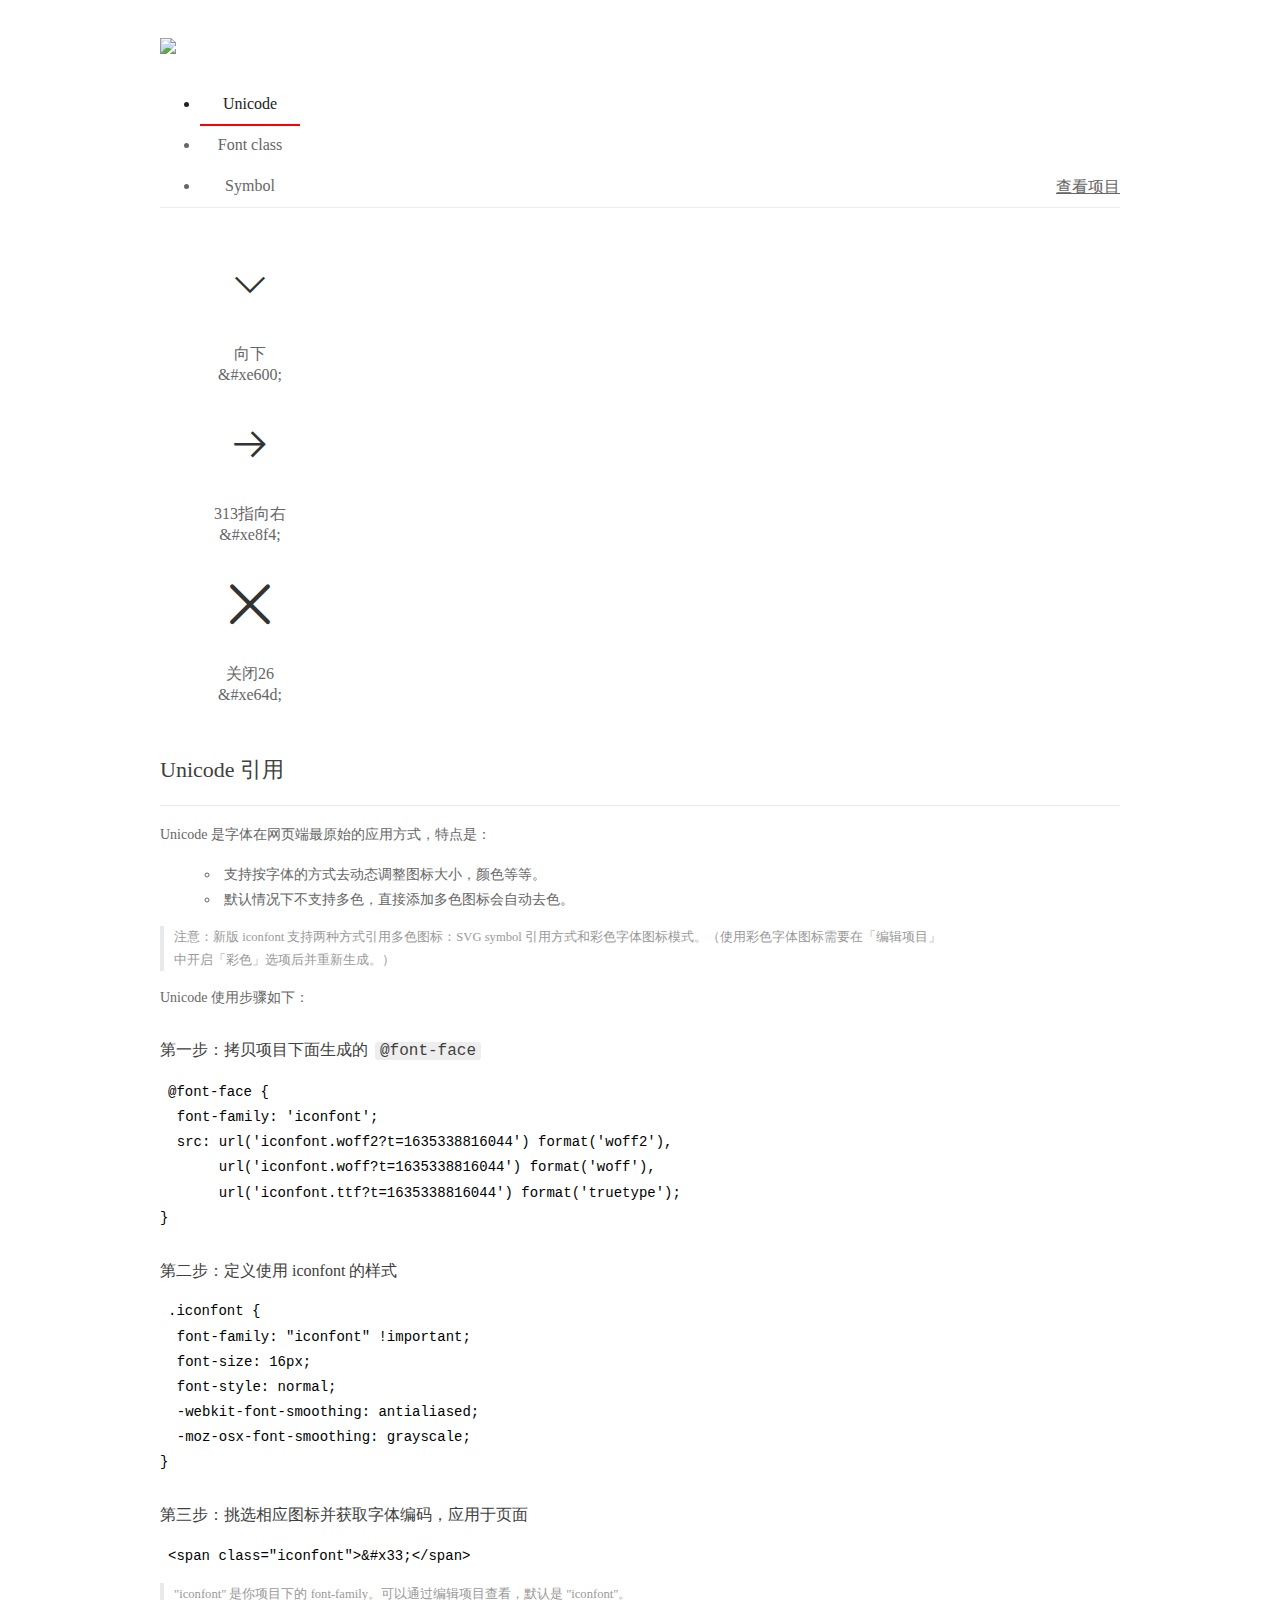
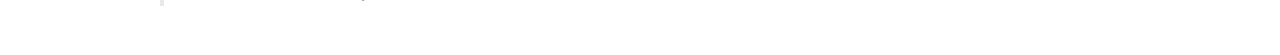
==== font/demo_index.html @ aace5168 "'字体小图标'" ====
<!DOCTYPE html>
<html>
<head>
  <meta charset="utf-8"/>
  <title>iconfont Demo</title>
  <link rel="shortcut icon" href="//img.alicdn.com/imgextra/i2/O1CN01ZyAlrn1MwaMhqz36G_!!6000000001499-73-tps-64-64.ico" type="image/x-icon"/>
  <link rel="icon" type="image/svg+xml" href="//img.alicdn.com/imgextra/i4/O1CN01EYTRnJ297D6vehehJ_!!6000000008020-55-tps-64-64.svg"/>
  <link rel="stylesheet" href="https://g.alicdn.com/thx/cube/1.3.2/cube.min.css">
  <link rel="stylesheet" href="demo.css">
  <link rel="stylesheet" href="iconfont.css">
  <script src="iconfont.js"></script>
  <!-- jQuery -->
  <script src="https://a1.alicdn.com/oss/uploads/2018/12/26/7bfddb60-08e8-11e9-9b04-53e73bb6408b.js"></script>
  <!-- 代码高亮 -->
  <script src="https://a1.alicdn.com/oss/uploads/2018/12/26/a3f714d0-08e6-11e9-8a15-ebf944d7534c.js"></script>
  <style>
    .main .logo {
      margin-top: 0;
      height: auto;
    }

    .main .logo a {
      display: flex;
      align-items: center;
    }

    .main .logo .sub-title {
      margin-left: 0.5em;
      font-size: 22px;
      color: #fff;
      background: linear-gradient(-45deg, #3967FF, #B500FE);
      -webkit-background-clip: text;
      -webkit-text-fill-color: transparent;
    }
  </style>
</head>
<body>
  <div class="main">
    <h1 class="logo"><a href="https://www.iconfont.cn/" title="iconfont 首页" target="_blank">
      <img width="200" src="https://img.alicdn.com/imgextra/i3/O1CN01Mn65HV1FfSEzR6DKv_!!6000000000514-55-tps-228-59.svg">
      
    </a></h1>
    <div class="nav-tabs">
      <ul id="tabs" class="dib-box">
        <li class="dib active"><span>Unicode</span></li>
        <li class="dib"><span>Font class</span></li>
        <li class="dib"><span>Symbol</span></li>
      </ul>
      
      <a href="https://www.iconfont.cn/manage/index?manage_type=myprojects&projectId=2897755" target="_blank" class="nav-more">查看项目</a>
      
    </div>
    <div class="tab-container">
      <div class="content unicode" style="display: block;">
          <ul class="icon_lists dib-box">
          
            <li class="dib">
              <span class="icon iconfont">&#xe600;</span>
                <div class="name">向下</div>
                <div class="code-name">&amp;#xe600;</div>
              </li>
          
            <li class="dib">
              <span class="icon iconfont">&#xe8f4;</span>
                <div class="name">313指向右</div>
                <div class="code-name">&amp;#xe8f4;</div>
              </li>
          
            <li class="dib">
              <span class="icon iconfont">&#xe64d;</span>
                <div class="name">关闭26</div>
                <div class="code-name">&amp;#xe64d;</div>
              </li>
          
          </ul>
          <div class="article markdown">
          <h2 id="unicode-">Unicode 引用</h2>
          <hr>

          <p>Unicode 是字体在网页端最原始的应用方式，特点是：</p>
          <ul>
            <li>支持按字体的方式去动态调整图标大小，颜色等等。</li>
            <li>默认情况下不支持多色，直接添加多色图标会自动去色。</li>
          </ul>
          <blockquote>
            <p>注意：新版 iconfont 支持两种方式引用多色图标：SVG symbol 引用方式和彩色字体图标模式。（使用彩色字体图标需要在「编辑项目」中开启「彩色」选项后并重新生成。）</p>
          </blockquote>
          <p>Unicode 使用步骤如下：</p>
          <h3 id="-font-face">第一步：拷贝项目下面生成的 <code>@font-face</code></h3>
<pre><code class="language-css"
>@font-face {
  font-family: 'iconfont';
  src: url('iconfont.woff2?t=1635338816044') format('woff2'),
       url('iconfont.woff?t=1635338816044') format('woff'),
       url('iconfont.ttf?t=1635338816044') format('truetype');
}
</code></pre>
          <h3 id="-iconfont-">第二步：定义使用 iconfont 的样式</h3>
<pre><code class="language-css"
>.iconfont {
  font-family: "iconfont" !important;
  font-size: 16px;
  font-style: normal;
  -webkit-font-smoothing: antialiased;
  -moz-osx-font-smoothing: grayscale;
}
</code></pre>
          <h3 id="-">第三步：挑选相应图标并获取字体编码，应用于页面</h3>
<pre>
<code class="language-html"
>&lt;span class="iconfont"&gt;&amp;#x33;&lt;/span&gt;
</code></pre>
          <blockquote>
            <p>"iconfont" 是你项目下的 font-family。可以通过编辑项目查看，默认是 "iconfont"。</p>
          </blockquote>
          </div>
      </div>
      <div class="content font-class">
        <ul class="icon_lists dib-box">
          
          <li class="dib">
            <span class="icon iconfont icon-xiangxia"></span>
            <div class="name">
              向下
            </div>
            <div class="code-name">.icon-xiangxia
            </div>
          </li>
          
          <li class="dib">
            <span class="icon iconfont icon-zhixiangyou"></span>
            <div class="name">
              313指向右
            </div>
            <div class="code-name">.icon-zhixiangyou
            </div>
          </li>
          
          <li class="dib">
            <span class="icon iconfont icon-guanbi"></span>
            <div class="name">
              关闭26
            </div>
            <div class="code-name">.icon-guanbi
            </div>
          </li>
          
        </ul>
        <div class="article markdown">
        <h2 id="font-class-">font-class 引用</h2>
        <hr>

        <p>font-class 是 Unicode 使用方式的一种变种，主要是解决 Unicode 书写不直观，语意不明确的问题。</p>
        <p>与 Unicode 使用方式相比，具有如下特点：</p>
        <ul>
          <li>相比于 Unicode 语意明确，书写更直观。可以很容易分辨这个 icon 是什么。</li>
          <li>因为使用 class 来定义图标，所以当要替换图标时，只需要修改 class 里面的 Unicode 引用。</li>
        </ul>
        <p>使用步骤如下：</p>
        <h3 id="-fontclass-">第一步：引入项目下面生成的 fontclass 代码：</h3>
<pre><code class="language-html">&lt;link rel="stylesheet" href="./iconfont.css"&gt;
</code></pre>
        <h3 id="-">第二步：挑选相应图标并获取类名，应用于页面：</h3>
<pre><code class="language-html">&lt;span class="iconfont icon-xxx"&gt;&lt;/span&gt;
</code></pre>
        <blockquote>
          <p>"
            iconfont" 是你项目下的 font-family。可以通过编辑项目查看，默认是 "iconfont"。</p>
        </blockquote>
      </div>
      </div>
      <div class="content symbol">
          <ul class="icon_lists dib-box">
          
            <li class="dib">
                <svg class="icon svg-icon" aria-hidden="true">
                  <use xlink:href="#icon-xiangxia"></use>
                </svg>
                <div class="name">向下</div>
                <div class="code-name">#icon-xiangxia</div>
            </li>
          
            <li class="dib">
                <svg class="icon svg-icon" aria-hidden="true">
                  <use xlink:href="#icon-zhixiangyou"></use>
                </svg>
                <div class="name">313指向右</div>
                <div class="code-name">#icon-zhixiangyou</div>
            </li>
          
            <li class="dib">
                <svg class="icon svg-icon" aria-hidden="true">
                  <use xlink:href="#icon-guanbi"></use>
                </svg>
                <div class="name">关闭26</div>
                <div class="code-name">#icon-guanbi</div>
            </li>
          
          </ul>
          <div class="article markdown">
          <h2 id="symbol-">Symbol 引用</h2>
          <hr>

          <p>这是一种全新的使用方式，应该说这才是未来的主流，也是平台目前推荐的用法。相关介绍可以参考这篇<a href="">文章</a>
            这种用法其实是做了一个 SVG 的集合，与另外两种相比具有如下特点：</p>
          <ul>
            <li>支持多色图标了，不再受单色限制。</li>
            <li>通过一些技巧，支持像字体那样，通过 <code>font-size</code>, <code>color</code> 来调整样式。</li>
            <li>兼容性较差，支持 IE9+，及现代浏览器。</li>
            <li>浏览器渲染 SVG 的性能一般，还不如 png。</li>
          </ul>
          <p>使用步骤如下：</p>
          <h3 id="-symbol-">第一步：引入项目下面生成的 symbol 代码：</h3>
<pre><code class="language-html">&lt;script src="./iconfont.js"&gt;&lt;/script&gt;
</code></pre>
          <h3 id="-css-">第二步：加入通用 CSS 代码（引入一次就行）：</h3>
<pre><code class="language-html">&lt;style&gt;
.icon {
  width: 1em;
  height: 1em;
  vertical-align: -0.15em;
  fill: currentColor;
  overflow: hidden;
}
&lt;/style&gt;
</code></pre>
          <h3 id="-">第三步：挑选相应图标并获取类名，应用于页面：</h3>
<pre><code class="language-html">&lt;svg class="icon" aria-hidden="true"&gt;
  &lt;use xlink:href="#icon-xxx"&gt;&lt;/use&gt;
&lt;/svg&gt;
</code></pre>
          </div>
      </div>

    </div>
  </div>
  <script>
  $(document).ready(function () {
      $('.tab-container .content:first').show()

      $('#tabs li').click(function (e) {
        var tabContent = $('.tab-container .content')
        var index = $(this).index()

        if ($(this).hasClass('active')) {
          return
        } else {
          $('#tabs li').removeClass('active')
          $(this).addClass('active')

          tabContent.hide().eq(index).fadeIn()
        }
      })
    })
  </script>
</body>
</html>
---- font/demo.css ----
/* Logo 字体 */
@font-face {
  font-family: "iconfont logo";
  src: url('https://at.alicdn.com/t/font_985780_km7mi63cihi.eot?t=1545807318834');
  src: url('https://at.alicdn.com/t/font_985780_km7mi63cihi.eot?t=1545807318834#iefix') format('embedded-opentype'),
    url('https://at.alicdn.com/t/font_985780_km7mi63cihi.woff?t=1545807318834') format('woff'),
    url('https://at.alicdn.com/t/font_985780_km7mi63cihi.ttf?t=1545807318834') format('truetype'),
    url('https://at.alicdn.com/t/font_985780_km7mi63cihi.svg?t=1545807318834#iconfont') format('svg');
}

.logo {
  font-family: "iconfont logo";
  font-size: 160px;
  font-style: normal;
  -webkit-font-smoothing: antialiased;
  -moz-osx-font-smoothing: grayscale;
}

/* tabs */
.nav-tabs {
  position: relative;
}

.nav-tabs .nav-more {
  position: absolute;
  right: 0;
  bottom: 0;
  height: 42px;
  line-height: 42px;
  color: #666;
}

#tabs {
  border-bottom: 1px solid #eee;
}

#tabs li {
  cursor: pointer;
  width: 100px;
  height: 40px;
  line-height: 40px;
  text-align: center;
  font-size: 16px;
  border-bottom: 2px solid transparent;
  position: relative;
  z-index: 1;
  margin-bottom: -1px;
  color: #666;
}


#tabs .active {
  border-bottom-color: #f00;
  color: #222;
}

.tab-container .content {
  display: none;
}

/* 页面布局 */
.main {
  padding: 30px 100px;
  width: 960px;
  margin: 0 auto;
}

.main .logo {
  color: #333;
  text-align: left;
  margin-bottom: 30px;
  line-height: 1;
  height: 110px;
  margin-top: -50px;
  overflow: hidden;
  *zoom: 1;
}

.main .logo a {
  font-size: 160px;
  color: #333;
}

.helps {
  margin-top: 40px;
}

.helps pre {
  padding: 20px;
  margin: 10px 0;
  border: solid 1px #e7e1cd;
  background-color: #fffdef;
  overflow: auto;
}

.icon_lists {
  width: 100% !important;
  overflow: hidden;
  *zoom: 1;
}

.icon_lists li {
  width: 100px;
  margin-bottom: 10px;
  margin-right: 20px;
  text-align: center;
  list-style: none !important;
  cursor: default;
}

.icon_lists li .code-name {
  line-height: 1.2;
}

.icon_lists .icon {
  display: block;
  height: 100px;
  line-height: 100px;
  font-size: 42px;
  margin: 10px auto;
  color: #333;
  -webkit-transition: font-size 0.25s linear, width 0.25s linear;
  -moz-transition: font-size 0.25s linear, width 0.25s linear;
  transition: font-size 0.25s linear, width 0.25s linear;
}

.icon_lists .icon:hover {
  font-size: 100px;
}

.icon_lists .svg-icon {
  /* 通过设置 font-size 来改变图标大小 */
  width: 1em;
  /* 图标和文字相邻时，垂直对齐 */
  vertical-align: -0.15em;
  /* 通过设置 color 来改变 SVG 的颜色/fill */
  fill: currentColor;
  /* path 和 stroke 溢出 viewBox 部分在 IE 下会显示
      normalize.css 中也包含这行 */
  overflow: hidden;
}

.icon_lists li .name,
.icon_lists li .code-name {
  color: #666;
}

/* markdown 样式 */
.markdown {
  color: #666;
  font-size: 14px;
  line-height: 1.8;
}

.highlight {
  line-height: 1.5;
}

.markdown img {
  vertical-align: middle;
  max-width: 100%;
}

.markdown h1 {
  color: #404040;
  font-weight: 500;
  line-height: 40px;
  margin-bottom: 24px;
}

.markdown h2,
.markdown h3,
.markdown h4,
.markdown h5,
.markdown h6 {
  color: #404040;
  margin: 1.6em 0 0.6em 0;
  font-weight: 500;
  clear: both;
}

.markdown h1 {
  font-size: 28px;
}

.markdown h2 {
  font-size: 22px;
}

.markdown h3 {
  font-size: 16px;
}

.markdown h4 {
  font-size: 14px;
}

.markdown h5 {
  font-size: 12px;
}

.markdown h6 {
  font-size: 12px;
}

.markdown hr {
  height: 1px;
  border: 0;
  background: #e9e9e9;
  margin: 16px 0;
  clear: both;
}

.markdown p {
  margin: 1em 0;
}

.markdown>p,
.markdown>blockquote,
.markdown>.highlight,
.markdown>ol,
.markdown>ul {
  width: 80%;
}

.markdown ul>li {
  list-style: circle;
}

.markdown>ul li,
.markdown blockquote ul>li {
  margin-left: 20px;
  padding-left: 4px;
}

.markdown>ul li p,
.markdown>ol li p {
  margin: 0.6em 0;
}

.markdown ol>li {
  list-style: decimal;
}

.markdown>ol li,
.markdown blockquote ol>li {
  margin-left: 20px;
  padding-left: 4px;
}

.markdown code {
  margin: 0 3px;
  padding: 0 5px;
  background: #eee;
  border-radius: 3px;
}

.markdown strong,
.markdown b {
  font-weight: 600;
}

.markdown>table {
  border-collapse: collapse;
  border-spacing: 0px;
  empty-cells: show;
  border: 1px solid #e9e9e9;
  width: 95%;
  margin-bottom: 24px;
}

.markdown>table th {
  white-space: nowrap;
  color: #333;
  font-weight: 600;
}

.markdown>table th,
.markdown>table td {
  border: 1px solid #e9e9e9;
  padding: 8px 16px;
  text-align: left;
}

.markdown>table th {
  background: #F7F7F7;
}

.markdown blockquote {
  font-size: 90%;
  color: #999;
  border-left: 4px solid #e9e9e9;
  padding-left: 0.8em;
  margin: 1em 0;
}

.markdown blockquote p {
  margin: 0;
}

.markdown .anchor {
  opacity: 0;
  transition: opacity 0.3s ease;
  margin-left: 8px;
}

.markdown .waiting {
  color: #ccc;
}

.markdown h1:hover .anchor,
.markdown h2:hover .anchor,
.markdown h3:hover .anchor,
.markdown h4:hover .anchor,
.markdown h5:hover .anchor,
.markdown h6:hover .anchor {
  opacity: 1;
  display: inline-block;
}

.markdown>br,
.markdown>p>br {
  clear: both;
}


.hljs {
  display: block;
  background: white;
  padding: 0.5em;
  color: #333333;
  overflow-x: auto;
}

.hljs-comment,
.hljs-meta {
  color: #969896;
}

.hljs-string,
.hljs-variable,
.hljs-template-variable,
.hljs-strong,
.hljs-emphasis,
.hljs-quote {
  color: #df5000;
}

.hljs-keyword,
.hljs-selector-tag,
.hljs-type {
  color: #a71d5d;
}

.hljs-literal,
.hljs-symbol,
.hljs-bullet,
.hljs-attribute {
  color: #0086b3;
}

.hljs-section,
.hljs-name {
  color: #63a35c;
}

.hljs-tag {
  color: #333333;
}

.hljs-title,
.hljs-attr,
.hljs-selector-id,
.hljs-selector-class,
.hljs-selector-attr,
.hljs-selector-pseudo {
  color: #795da3;
}

.hljs-addition {
  color: #55a532;
  background-color: #eaffea;
}

.hljs-deletion {
  color: #bd2c00;
  background-color: #ffecec;
}

.hljs-link {
  text-decoration: underline;
}

/* 代码高亮 */
/* PrismJS 1.15.0
https://prismjs.com/download.html#themes=prism&languages=markup+css+clike+javascript */
/**
 * prism.js default theme for JavaScript, CSS and HTML
 * Based on dabblet (http://dabblet.com)
 * @author Lea Verou
 */
code[class*="language-"],
pre[class*="language-"] {
  color: black;
  background: none;
  text-shadow: 0 1px white;
  font-family: Consolas, Monaco, 'Andale Mono', 'Ubuntu Mono', monospace;
  text-align: left;
  white-space: pre;
  word-spacing: normal;
  word-break: normal;
  word-wrap: normal;
  line-height: 1.5;

  -moz-tab-size: 4;
  -o-tab-size: 4;
  tab-size: 4;

  -webkit-hyphens: none;
  -moz-hyphens: none;
  -ms-hyphens: none;
  hyphens: none;
}

pre[class*="language-"]::-moz-selection,
pre[class*="language-"] ::-moz-selection,
code[class*="language-"]::-moz-selection,
code[class*="language-"] ::-moz-selection {
  text-shadow: none;
  background: #b3d4fc;
}

pre[class*="language-"]::selection,
pre[class*="language-"] ::selection,
code[class*="language-"]::selection,
code[class*="language-"] ::selection {
  text-shadow: none;
  background: #b3d4fc;
}

@media print {

  code[class*="language-"],
  pre[class*="language-"] {
    text-shadow: none;
  }
}

/* Code blocks */
pre[class*="language-"] {
  padding: 1em;
  margin: .5em 0;
  overflow: auto;
}

:not(pre)>code[class*="language-"],
pre[class*="language-"] {
  background: #f5f2f0;
}

/* Inline code */
:not(pre)>code[class*="language-"] {
  padding: .1em;
  border-radius: .3em;
  white-space: normal;
}

.token.comment,
.token.prolog,
.token.doctype,
.token.cdata {
  color: slategray;
}

.token.punctuation {
  color: #999;
}

.namespace {
  opacity: .7;
}

.token.property,
.token.tag,
.token.boolean,
.token.number,
.token.constant,
.token.symbol,
.token.deleted {
  color: #905;
}

.token.selector,
.token.attr-name,
.token.string,
.token.char,
.token.builtin,
.token.inserted {
  color: #690;
}

.token.operator,
.token.entity,
.token.url,
.language-css .token.string,
.style .token.string {
  color: #9a6e3a;
  background: hsla(0, 0%, 100%, .5);
}

.token.atrule,
.token.attr-value,
.token.keyword {
  color: #07a;
}

.token.function,
.token.class-name {
  color: #DD4A68;
}

.token.regex,
.token.important,
.token.variable {
  color: #e90;
}

.token.important,
.token.bold {
  font-weight: bold;
}

.token.italic {
  font-style: italic;
}

.token.entity {
  cursor: help;
}
---- font/iconfont.css ----
@font-face {
  font-family: "iconfont"; /* Project id 2897755 */
  src: url('iconfont.woff2?t=1635338816044') format('woff2'),
       url('iconfont.woff?t=1635338816044') format('woff'),
       url('iconfont.ttf?t=1635338816044') format('truetype');
}

.iconfont {
  font-family: "iconfont" !important;
  font-size: 16px;
  font-style: normal;
  -webkit-font-smoothing: antialiased;
  -moz-osx-font-smoothing: grayscale;
}

.icon-xiangxia:before {
  content: "\e600";
}

.icon-zhixiangyou:before {
  content: "\e8f4";
}

.icon-guanbi:before {
  content: "\e64d";
}
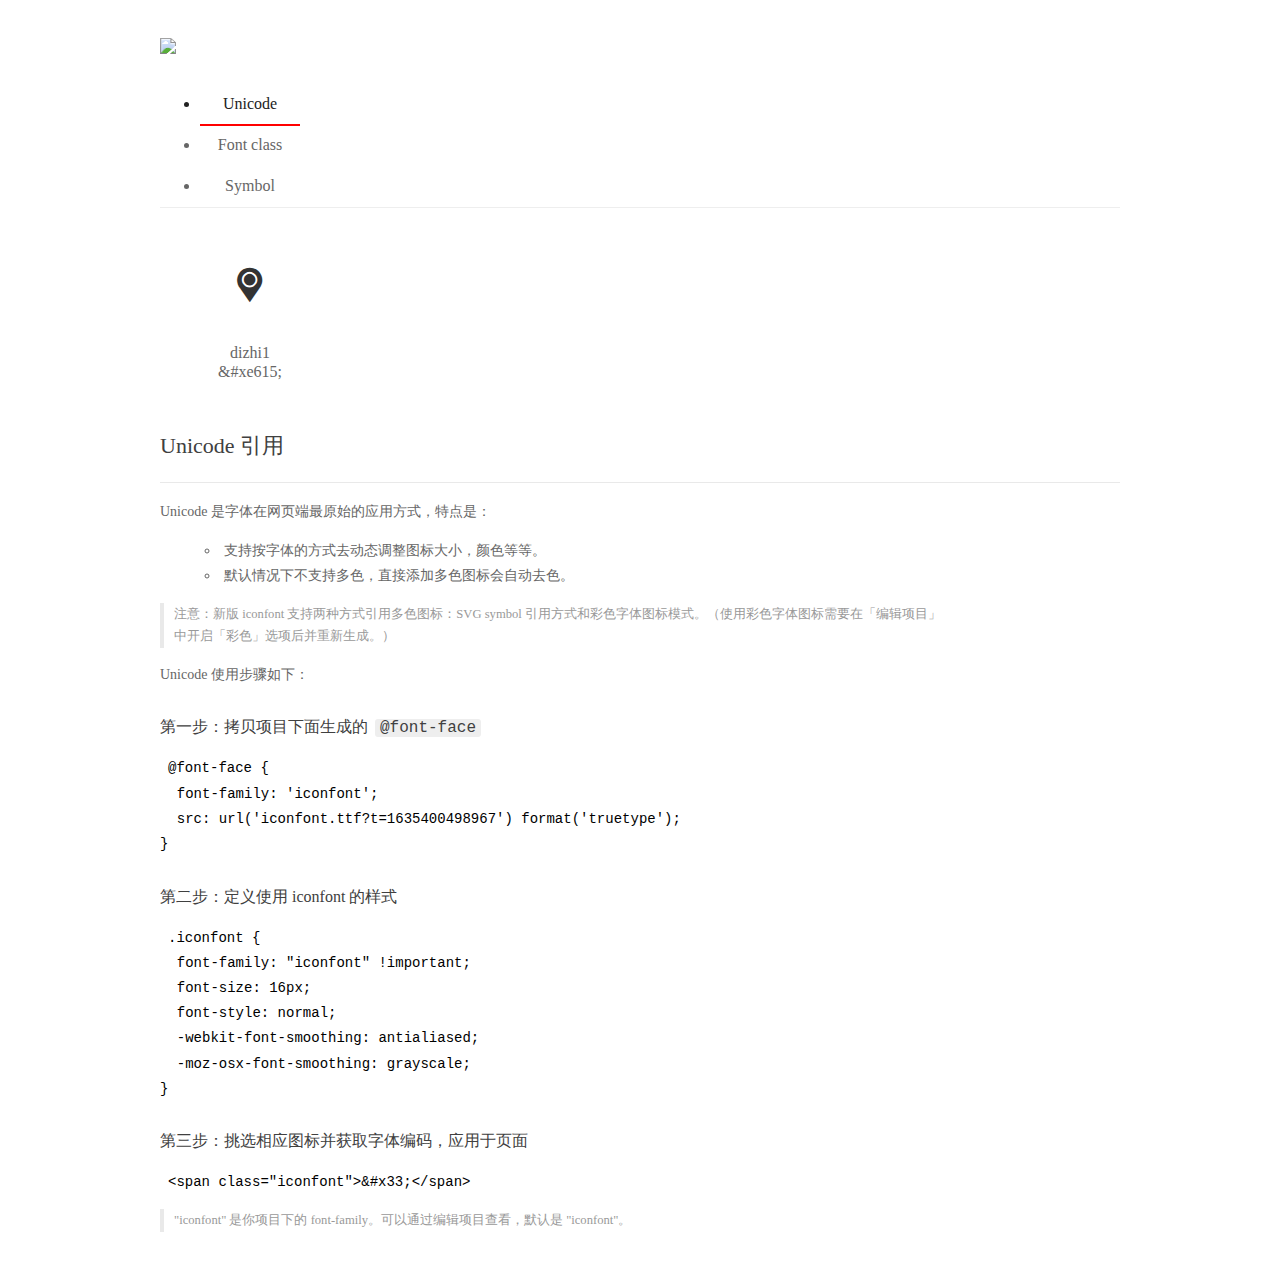
==== commit 7cc3268f: "'车型模板完成'" ====
--- a/font/demo_index.html
+++ b/font/demo_index.html
@@ -47,29 +47,15 @@
         <li class="dib"><span>Symbol</span></li>
       </ul>
       
-      <a href="https://www.iconfont.cn/manage/index?manage_type=myprojects&projectId=2897755" target="_blank" class="nav-more">查看项目</a>
-      
     </div>
     <div class="tab-container">
       <div class="content unicode" style="display: block;">
           <ul class="icon_lists dib-box">
           
             <li class="dib">
-              <span class="icon iconfont">&#xe600;</span>
-                <div class="name">向下</div>
-                <div class="code-name">&amp;#xe600;</div>
-              </li>
-          
-            <li class="dib">
-              <span class="icon iconfont">&#xe8f4;</span>
-                <div class="name">313指向右</div>
-                <div class="code-name">&amp;#xe8f4;</div>
-              </li>
-          
-            <li class="dib">
-              <span class="icon iconfont">&#xe64d;</span>
-                <div class="name">关闭26</div>
-                <div class="code-name">&amp;#xe64d;</div>
+              <span class="icon iconfont">&#xe615;</span>
+                <div class="name">dizhi1</div>
+                <div class="code-name">&amp;#xe615;</div>
               </li>
           
           </ul>
@@ -90,9 +76,7 @@
 <pre><code class="language-css"
 >@font-face {
   font-family: 'iconfont';
-  src: url('iconfont.woff2?t=1635338816044') format('woff2'),
-       url('iconfont.woff?t=1635338816044') format('woff'),
-       url('iconfont.ttf?t=1635338816044') format('truetype');
+  src: url('iconfont.ttf?t=1635400498967') format('truetype');
 }
 </code></pre>
           <h3 id="-iconfont-">第二步：定义使用 iconfont 的样式</h3>
@@ -119,29 +103,11 @@
         <ul class="icon_lists dib-box">
           
           <li class="dib">
-            <span class="icon iconfont icon-xiangxia"></span>
+            <span class="icon iconfont icon-dizhi1"></span>
             <div class="name">
-              向下
+              dizhi1
             </div>
-            <div class="code-name">.icon-xiangxia
-            </div>
-          </li>
-          
-          <li class="dib">
-            <span class="icon iconfont icon-zhixiangyou"></span>
-            <div class="name">
-              313指向右
-            </div>
-            <div class="code-name">.icon-zhixiangyou
-            </div>
-          </li>
-          
-          <li class="dib">
-            <span class="icon iconfont icon-guanbi"></span>
-            <div class="name">
-              关闭26
-            </div>
-            <div class="code-name">.icon-guanbi
+            <div class="code-name">.icon-dizhi1
             </div>
           </li>
           
@@ -174,26 +140,10 @@
           
             <li class="dib">
                 <svg class="icon svg-icon" aria-hidden="true">
-                  <use xlink:href="#icon-xiangxia"></use>
+                  <use xlink:href="#icon-dizhi1"></use>
                 </svg>
-                <div class="name">向下</div>
-                <div class="code-name">#icon-xiangxia</div>
-            </li>
-          
-            <li class="dib">
-                <svg class="icon svg-icon" aria-hidden="true">
-                  <use xlink:href="#icon-zhixiangyou"></use>
-                </svg>
-                <div class="name">313指向右</div>
-                <div class="code-name">#icon-zhixiangyou</div>
-            </li>
-          
-            <li class="dib">
-                <svg class="icon svg-icon" aria-hidden="true">
-                  <use xlink:href="#icon-guanbi"></use>
-                </svg>
-                <div class="name">关闭26</div>
-                <div class="code-name">#icon-guanbi</div>
+                <div class="name">dizhi1</div>
+                <div class="code-name">#icon-dizhi1</div>
             </li>
           
           </ul>
--- a/font/iconfont.css
+++ b/font/iconfont.css
@@ -1,8 +1,6 @@
 @font-face {
-  font-family: "iconfont"; /* Project id 2897755 */
-  src: url('iconfont.woff2?t=1635338816044') format('woff2'),
-       url('iconfont.woff?t=1635338816044') format('woff'),
-       url('iconfont.ttf?t=1635338816044') format('truetype');
+  font-family: "iconfont"; /* Project id  */
+  src: url('iconfont.ttf?t=1635400498967') format('truetype');
 }
 
 .iconfont {
@@ -13,15 +11,7 @@
   -moz-osx-font-smoothing: grayscale;
 }
 
-.icon-xiangxia:before {
-  content: "\e600";
+.icon-dizhi1:before {
+  content: "\e615";
 }
 
-.icon-zhixiangyou:before {
-  content: "\e8f4";
-}
-
-.icon-guanbi:before {
-  content: "\e64d";
-}
-
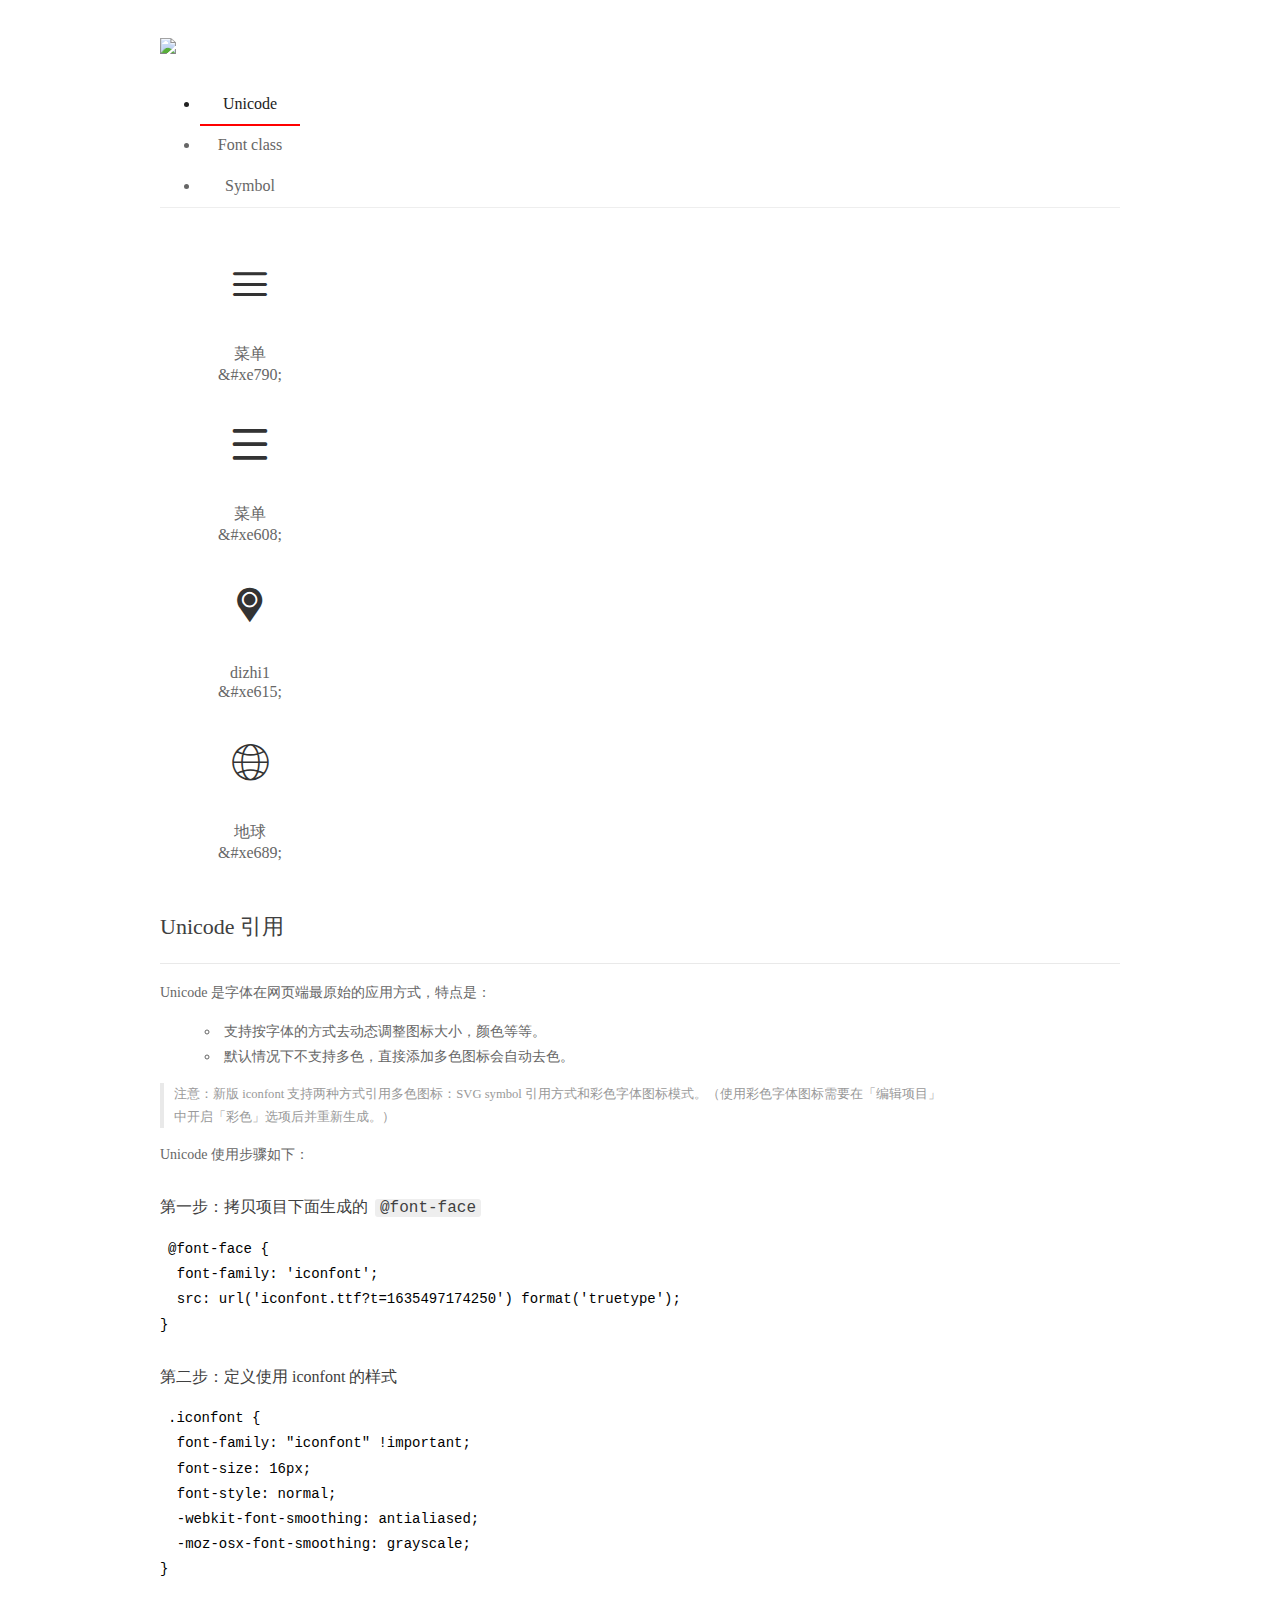
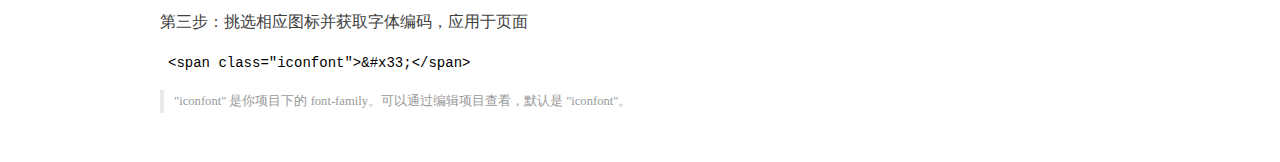
==== commit 01d22380: "'车型完成'" ====
--- a/font/demo_index.html
+++ b/font/demo_index.html
@@ -53,9 +53,27 @@
           <ul class="icon_lists dib-box">
           
             <li class="dib">
+              <span class="icon iconfont">&#xe790;</span>
+                <div class="name">菜单</div>
+                <div class="code-name">&amp;#xe790;</div>
+              </li>
+          
+            <li class="dib">
+              <span class="icon iconfont">&#xe608;</span>
+                <div class="name">菜单</div>
+                <div class="code-name">&amp;#xe608;</div>
+              </li>
+          
+            <li class="dib">
               <span class="icon iconfont">&#xe615;</span>
                 <div class="name">dizhi1</div>
                 <div class="code-name">&amp;#xe615;</div>
+              </li>
+          
+            <li class="dib">
+              <span class="icon iconfont">&#xe689;</span>
+                <div class="name">地球</div>
+                <div class="code-name">&amp;#xe689;</div>
               </li>
           
           </ul>
@@ -76,7 +94,7 @@
 <pre><code class="language-css"
 >@font-face {
   font-family: 'iconfont';
-  src: url('iconfont.ttf?t=1635400498967') format('truetype');
+  src: url('iconfont.ttf?t=1635497174250') format('truetype');
 }
 </code></pre>
           <h3 id="-iconfont-">第二步：定义使用 iconfont 的样式</h3>
@@ -103,11 +121,38 @@
         <ul class="icon_lists dib-box">
           
           <li class="dib">
+            <span class="icon iconfont icon-caidan"></span>
+            <div class="name">
+              菜单
+            </div>
+            <div class="code-name">.icon-caidan
+            </div>
+          </li>
+          
+          <li class="dib">
+            <span class="icon iconfont icon-caidan1"></span>
+            <div class="name">
+              菜单
+            </div>
+            <div class="code-name">.icon-caidan1
+            </div>
+          </li>
+          
+          <li class="dib">
             <span class="icon iconfont icon-dizhi1"></span>
             <div class="name">
               dizhi1
             </div>
             <div class="code-name">.icon-dizhi1
+            </div>
+          </li>
+          
+          <li class="dib">
+            <span class="icon iconfont icon-diqiu"></span>
+            <div class="name">
+              地球
+            </div>
+            <div class="code-name">.icon-diqiu
             </div>
           </li>
           
@@ -140,10 +185,34 @@
           
             <li class="dib">
                 <svg class="icon svg-icon" aria-hidden="true">
+                  <use xlink:href="#icon-caidan"></use>
+                </svg>
+                <div class="name">菜单</div>
+                <div class="code-name">#icon-caidan</div>
+            </li>
+          
+            <li class="dib">
+                <svg class="icon svg-icon" aria-hidden="true">
+                  <use xlink:href="#icon-caidan1"></use>
+                </svg>
+                <div class="name">菜单</div>
+                <div class="code-name">#icon-caidan1</div>
+            </li>
+          
+            <li class="dib">
+                <svg class="icon svg-icon" aria-hidden="true">
                   <use xlink:href="#icon-dizhi1"></use>
                 </svg>
                 <div class="name">dizhi1</div>
                 <div class="code-name">#icon-dizhi1</div>
+            </li>
+          
+            <li class="dib">
+                <svg class="icon svg-icon" aria-hidden="true">
+                  <use xlink:href="#icon-diqiu"></use>
+                </svg>
+                <div class="name">地球</div>
+                <div class="code-name">#icon-diqiu</div>
             </li>
           
           </ul>
--- a/font/iconfont.css
+++ b/font/iconfont.css
@@ -1,6 +1,6 @@
 @font-face {
   font-family: "iconfont"; /* Project id  */
-  src: url('iconfont.ttf?t=1635400498967') format('truetype');
+  src: url('iconfont.ttf?t=1635497174250') format('truetype');
 }
 
 .iconfont {
@@ -11,7 +11,19 @@
   -moz-osx-font-smoothing: grayscale;
 }
 
+.icon-caidan:before {
+  content: "\e790";
+}
+
+.icon-caidan1:before {
+  content: "\e608";
+}
+
 .icon-dizhi1:before {
   content: "\e615";
 }
 
+.icon-diqiu:before {
+  content: "\e689";
+}
+
